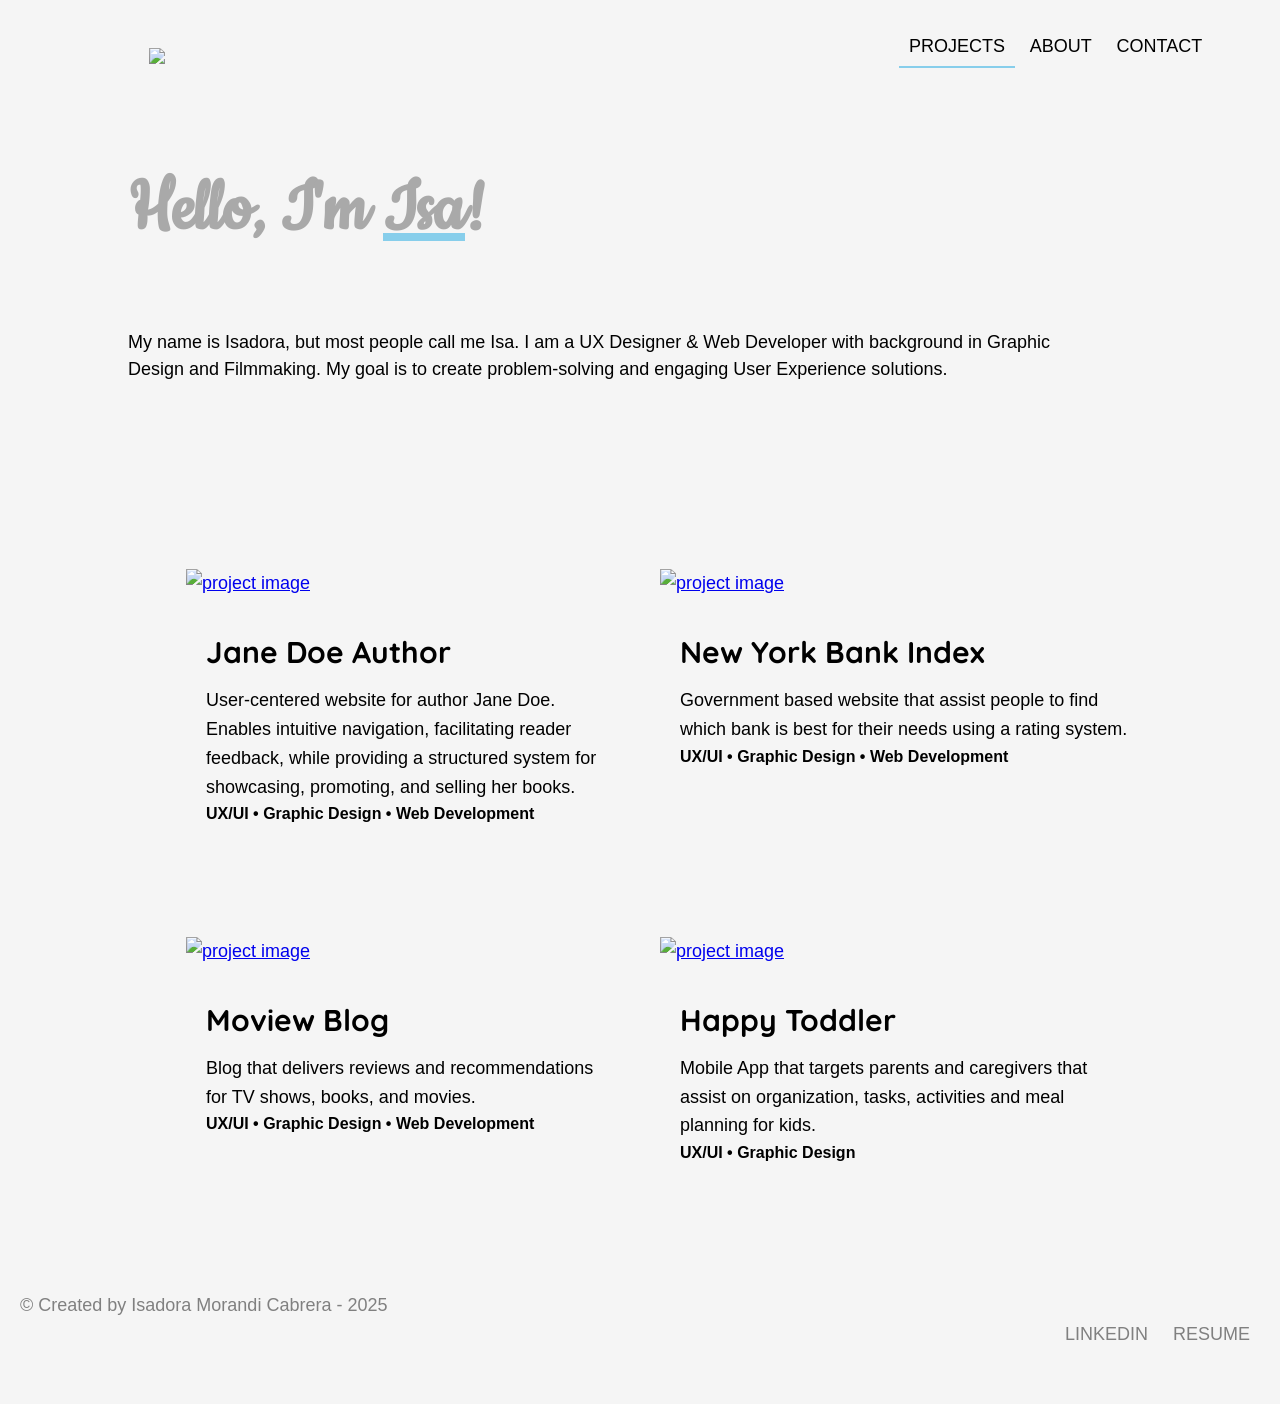
==== index.html @ ef55b1e5 "Add files via upload" ====
<!DOCTYPE html>
<html lang="en">

<head>
    <meta charset="utf-8">
    <meta http-equiv="X-UA-Compatible" content="IE=edge">
    <title>Isadora Morandi Cabrera</title>
    <meta name="description" content="Isadora Morandi Cabrera's portfolio">
    <meta name="viewport" content="width=device-width, initial-scale=1">
    <link rel="icon" type="image/ico" href="logo.ico">
    <link href="https://fonts.googleapis.com/css2?family=Cookie&display=swap" rel="stylesheet">
    <link href="https://fonts.googleapis.com/css2?family=Quicksand:wght@300..700&display=swap" rel="stylesheet">
    <link rel="stylesheet" href="style.css">
</head>

<body>
  <header>
    <nav>
        <div class="logo">
        <a href="index.html"><img src="logo.png">
        </div>

        <div class="navigation" id="nav-bar">
            <a href="index.html" class="active" id="desktop">PROJECTS</a>
            <a href="about.html" id="desktop">ABOUT</a>
            <a href="contact.html" id="desktop">CONTACT</a>
            <a href="#" class="menu-bar" onclick="showSidebar()"><svg xmlns="http://www.w3.org/2000/svg" height="24" viewBox="0 -960 960 960" width="24"><path d="M120-240v-80h720v80H120Zm0-200v-80h720v80H120Zm0-200v-80h720v80H120Z"/></svg></a>
        </div>

        <div class="sidebar" id="sidebar">
            <a href="#" onclick="hideSidebar()"><svg xmlns="http://www.w3.org/2000/svg" height="24" viewBox="0 -960 960 960" width="24"><path d="m256-200-56-56 224-224-224-224 56-56 224 224 224-224 56 56-224 224 224 224-56 56-224-224-224 224Z"/></svg></a>
            <a href="index.html">PROJECTS</a>
            <a href="about.html">ABOUT</a>
            <a href="contact.html">CONTACT</a>

        </div>
    </nav>

  </header>

  <div class="intro">
    <h1>Hello, I'm <span class="name-highlight">Isa</span>!</h1>
    <p>My name is Isadora, but most people call me Isa. I am a UX Designer & Web Developer with background in Graphic Design and Filmmaking. My goal is to create problem-solving and engaging User Experience solutions.
    <br>
  </div>

  <div class="projects">

    <div class="projects-1">
      <a href="jane-doe-case-study.html"><img src="task1.png" alt="project image" class="image"></a>
      <div class="text">
        <h2>Jane Doe Author</h2>
        <p>User-centered website for author Jane Doe. Enables intuitive navigation, facilitating
          reader feedback, while providing a structured system for showcasing, promoting, and selling her books.</p>
          <p style="font-size: 14px;"><b style="font-size: 16px;">UX/UI • Graphic Design • Web Development</b></p>

      </div>
    </div>
  
    <div class="projects-2">
      <a href="nybri-case-study.html"><img src="task2.png" alt="project image" class="image"></a>
      <div class="text">
        <h2>New York Bank Index</h2>
        <p>Government based website that assist people to find which bank is best for their needs using a rating system.</p>
          <p style="font-size: 14px;"><b style="font-size: 16px;">UX/UI • Graphic Design • Web Development</b></p>

      </div>
    </div>
  
    <div class="projects-3">
      <a href="moview-case-study.html"><img src="task3.png" alt="project image" class="image"></a>
      <div class="text">
        <h2>Moview Blog</h2>
        <p>Blog that delivers reviews and recommendations for TV shows, books, and movies.</p>
          <p style="font-size: 14px;"><b style="font-size: 16px;">UX/UI • Graphic Design • Web Development</b></p>
        </div>
    </div>
  
    <div class="projects-4">
      <a href="happy-toddler-case-study.html"><img src="task4.png" alt="project image" class="image"></a>
      <div class="text">
        <h2>Happy Toddler</h2>
        <p>Mobile App that targets parents and caregivers that assist on organization, tasks, activities and meal planning for kids.</p>
          <p style="font-size: 14px;"><b style="font-size: 16px;">UX/UI • Graphic Design </b></p>

      </div>
    </div>
  
  </div>
  
  <footer>

    <div class="copyright"> 
        <p>&copy; Created by Isadora Morandi Cabrera - 2025</p>
    </div>

    <div class="footer-links">
    <a href="https://www.linkedin.com/in/morandisa/" target="_blank">LinkedIn</a>
        <a href="ResumeIsadoraMCabrera.pdf" target="_blank">Resume</a>
    </div>
  </footer>
  </body>
  </html>
---- style.css ----
/* Begin Minimized Normalize Stylesheet */
img,legend{border:0}legend,td,th{padding:0}html{font-family:sans-serif;-ms-text-size-adjust:100%;-webkit-text-size-adjust:100%}body{margin:0}article,aside,details,figcaption,figure,footer,header,hgroup,main,menu,nav,section,summary{display:block}audio,canvas,progress,video{display:inline-block;vertical-align:baseline}audio:not([controls]){display:none;height:0}[hidden],template{display:none}a{background-color:transparent}a:active,a:hover{outline:0}abbr[title]{border-bottom:1px dotted}b,optgroup,strong{font-weight:700}dfn{font-style:italic}h1{font-size:2em;margin:.67em 0}mark{background:#ff0;color:#000}small{font-size:80%}sub,sup{font-size:75%;line-height:0;position:relative;vertical-align:baseline}sup{top:-.5em}sub{bottom:-.25em}svg:not(:root){overflow:hidden}figure{margin:1em 40px}hr{-moz-box-sizing:content-box;box-sizing:content-box;height:0}pre,textarea{overflow:auto}code,kbd,pre,samp{font-family:monospace,monospace;font-size:1em}button,input,optgroup,select,textarea{color:inherit;font:inherit;margin:0}button{overflow:visible}button,select{text-transform:none}button,html input[type=button],input[type=reset],input[type=submit]{-webkit-appearance:button;cursor:pointer}button[disabled],html input[disabled]{cursor:default}button::-moz-focus-inner,input::-moz-focus-inner{border:0;padding:0}input{line-height:normal}input[type=checkbox],input[type=radio]{box-sizing:border-box;padding:0}input[type=number]::-webkit-inner-spin-button,input[type=number]::-webkit-outer-spin-button{height:auto}input[type=search]{-webkit-appearance:textfield;-moz-box-sizing:content-box;-webkit-box-sizing:content-box;box-sizing:content-box}input[type=search]::-webkit-search-cancel-button,input[type=search]::-webkit-search-decoration{-webkit-appearance:none}fieldset{border:1px solid silver;margin:0 2px;padding:.35em .625em .75em}table{border-collapse:collapse;border-spacing:0}
/* End Minimized Normalize Stylesheet */
/* General Styles */
* {
    margin: 0;
    padding: 0;
    box-sizing: border-box;
    background-color: whitesmoke;
    font-family: Arial, Helvetica, sans-serif;
    font-size: 18px;
    line-height: 1.6;
}

/* nav style */
nav { 
    display: flex;
    padding: 1% 4%;
    justify-content: space-between;
    align-items: center;
}
.navigation{ 
    width: 28%;
    justify-content: space-between;

}
#desktop{
    padding: 3%;
    color: black;
    text-decoration: none;
}
.logo img{
    max-width: 110px;
    margin: 35px 0px 8px 98px;
}
.sidebar{
    position: fixed;
    top: 0;
    right: 0;
    height: 500px;
    width: 250px;
    z-index: 999;
    background-color: lightgray;
    color: black;
    box-shadow: -10px 0 10px black;
    display: none;
    flex-direction: column;

}

.sidebar a{
    padding: 10px;
    margin-left: 40px;
    }

.menu-bar{
    display: none;
}

.navigation .active{
    border-bottom: solid skyblue 2px;
    padding: 10px;

}

.navigation a:hover{
    background-color:transparent;
    padding: 10px;
    margin: 0;
    border: solid skyblue 1px;
    cursor: pointer;
}

/* Media queries for responsiveness */

@media only screen and (max-width: 1176px) {
    nav a{ 
        width: 10%;
        font-size: 18px;
}
    .title a{
        font-size: 18px
}
}
@media only screen and (max-width: 875px) {
    .title a{
        font-size: 16px;
    }

}
@media only screen and (max-width: 875px) {
    nav a{ 
        width: 5%;

}
}
@media only screen and (max-width: 800px) {
    .desktop{
        display: none;
    }
    .menu-bar{
        display: block;
    }

}

/* footer */

footer{
    padding: 20px;
    font-size: 18px;
    color: gray;
    margin: 5% auto;

}
.footer-links{
    float: right;
}
.footer-links a{
    align-items: center;
    text-decoration: none;
    padding: 10px;
    text-transform: uppercase;
    color: gray;

}
.footer-links a:hover{
    border: solid 1px skyblue;
}

/* separate content */
/* intro */

h1{
    font-size: 80px;
    font-family: cookie;
    color: darkgray;
}

.name-highlight{
    color: darkgray;
    text-decoration: underline;
    text-decoration-color: skyblue;
    font-size: 80px;
    font-family: cookie;
}

.span{
    color: skyblue;
}
.intro p{
    font-size: 18px;
    line-height: 1.5;
    margin-bottom: 20%;
}
.intro{
    margin: 10%;
    width: 73%;
}

/* Projects */

.projects{
    height: fit-content;
    overflow: hidden;
    display: grid;
    grid-template-columns: repeat(2, 1fr);
    gap: 40px; 
}

.projects-1 img, .projects-2 img, .projects-3 img, .projects-4 img{
    max-width: 500px;
}

.image {
    transition: transform 0.3s ease;

    
  }

.projects img{
    width: 600px;
    height: 350px;


} 
.projects-1:hover .image, .projects-2:hover .image, .projects-3:hover .image, .projects-4:hover .image{
    transform: scale(0.8); 
  }

.projects-1, .projects-3{
    margin-left: 30%;
    margin-bottom: 50px;
    
}

.text{
    text-align: left;
    margin-top: 10px;
    padding: 20px;
    line-height: 1.6;

}
.text h2{
    font-size: 30px;
    font: bold;
    color:black ;
    font-family: Quicksand;
    margin-bottom: 10px;
}

.projects-2, .projects-4{
    margin-right: 20%;
}

/* about */

.quote{
    margin-top: 80px;
    margin-left: 180PX;
}

.quote p, .quote span{
    font-family: Quicksand;

}

.quote span{
    color: skyblue;
}

.about{
    display: flex;
    flex-direction: row;

}
.photo img{
    max-width: 300px;
    border: 2px solid skyblue;
    margin-left: 180px; 
    margin-top: 100px;
}

.intro {
    margin-top: 30px;
    font-family: cookie;
    font-size: 20px;
    margin-bottom: 30px;
}

.skills {
    margin-top: 50px;
    margin-bottom: 15%;
    line-height: 1.8;
    display: flex;
    gap: 80px; 
    justify-content: center;    
    text-align: center;

}

.skills h3 {
    color: skyblue;
    font-family: Quicksand;
    font-size: 28px;
}

.skills p {
    font-size: 18px;

}


/* Contact */

.contact{
    align-items: center;
    justify-content: center;
    margin: auto;
    padding: 1em;
    width: 80%;
}

.text-form {
    font-family: cookie;

}

form{
    display: flex;
    flex-direction: column;
    margin: 3% auto;
    width: 70%;
    
}

.input-group > input {
    width: 100%;
}

.input-group #fname{
    margin-right: 20px;
}

label{
    margin: 20px 10px 10px 10px;
    font-size: 18px;
}
input, textarea{
    padding: 15px;
    border: solid 1px skyblue;

}
.contact-form{
    margin-top: 5%;
}

.required{
    color: gray;
    margin-left: 5px;
    font-size: 14px;
}
button{
    padding: 15px;
    width: 20%;
    border: 2px solid skyblue;
    border-radius: 10px;
    justify-content: center;
    align-items: center;
    margin: 10px 80%;
    text-transform: uppercase;
    font-family: Quicksand;

}

button:hover{
    background-color: skyblue;

}

/* project pages */
/*project 1*/

.title-project{
    margin-left: 10%;
}
.title-project p{
    margin-top: -40px;
    text-transform: uppercase;
    font-family: Quicksand;
}
.poster{
    width: fit-content;
    justify-content: center;
    align-items: c;
    margin: auto;
}
.poster img{
    max-width: 1000px;
    margin-top: 5%;
}

.overview, .background{
    margin-left: 10%;
    margin-top: 20px;
    width: 60%;
}
h2{
    color: skyblue;
    margin-bottom: 5px;
    font-family: Quicksand;
    
}

.meta-row {
    display: flex;
    gap: 4px;               
    align-items: flex-start; 
    margin-bottom: 8px;      
  }
  
  .overview-title {
    width: 55px;           
    color: skyblue;
    font-weight: 600;
    margin: 0;
  }
  
  .response {
    margin: 0;
    line-height: 1.8;
  }
  

.page{
    margin-left: 0;
    margin-top: 20px;
    color: black;
    background-color: transparent;
    border: solid 2px skyblue;
    width: 20%;
    padding: 10px;
}
.page:hover{
    background-color: skyblue;
}

.research{
    text-align: center;
    justify-content: center;
    align-items: center;
    margin-top: 5%;
}

.right{
    width: 50%;
    margin-left: 40%;
    align-items: end;
    justify-content: end;
    text-align:right;
    margin-right: 10%;
}

.left{
    width: 50%;
    margin-left: 10%;

}

.left h2, .right h2{
    margin-bottom: 20px;
}

img{
    max-width: 80%;
}

.wireframes h2{
    margin-left: 50%;
    margin-top: 2.5%;
}
.wireframe img{
    margin-left: 20%;
    max-width: 60%;
    margin-bottom: 2.5%;
}



#back-to-top-btn {
    display: none;
    position: fixed;
    bottom: 120px; 
    left: 320px; 
    width: 80px;
    height: 80px;
    z-index: 99; 
    background-color: lightgray; 
    color: black; 
    border: solid 1px skyblue;
    border-radius: 50%;
    padding: 5px; 
    cursor: pointer; 
    transition: opacity 0.3s; 
}

#back-to-top-btn:hover {
    border: solid 1px dimgray; 
}
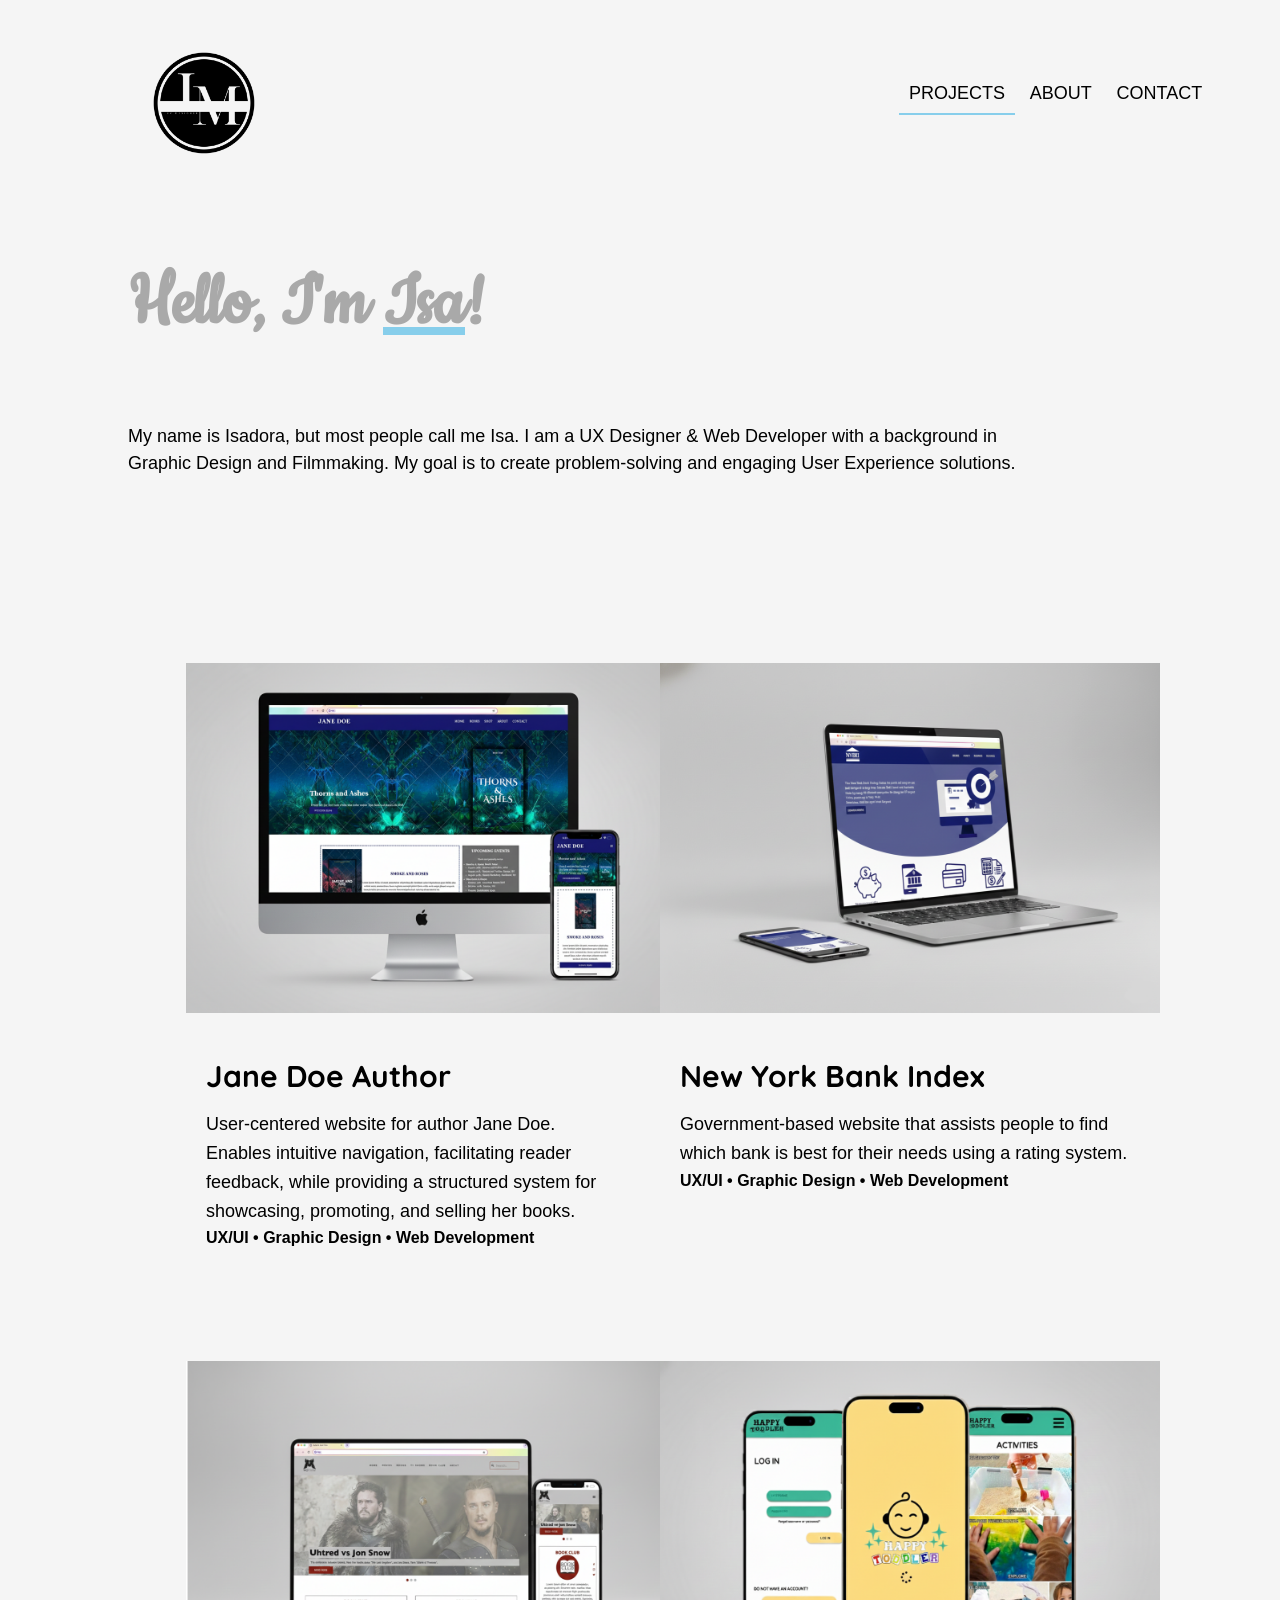
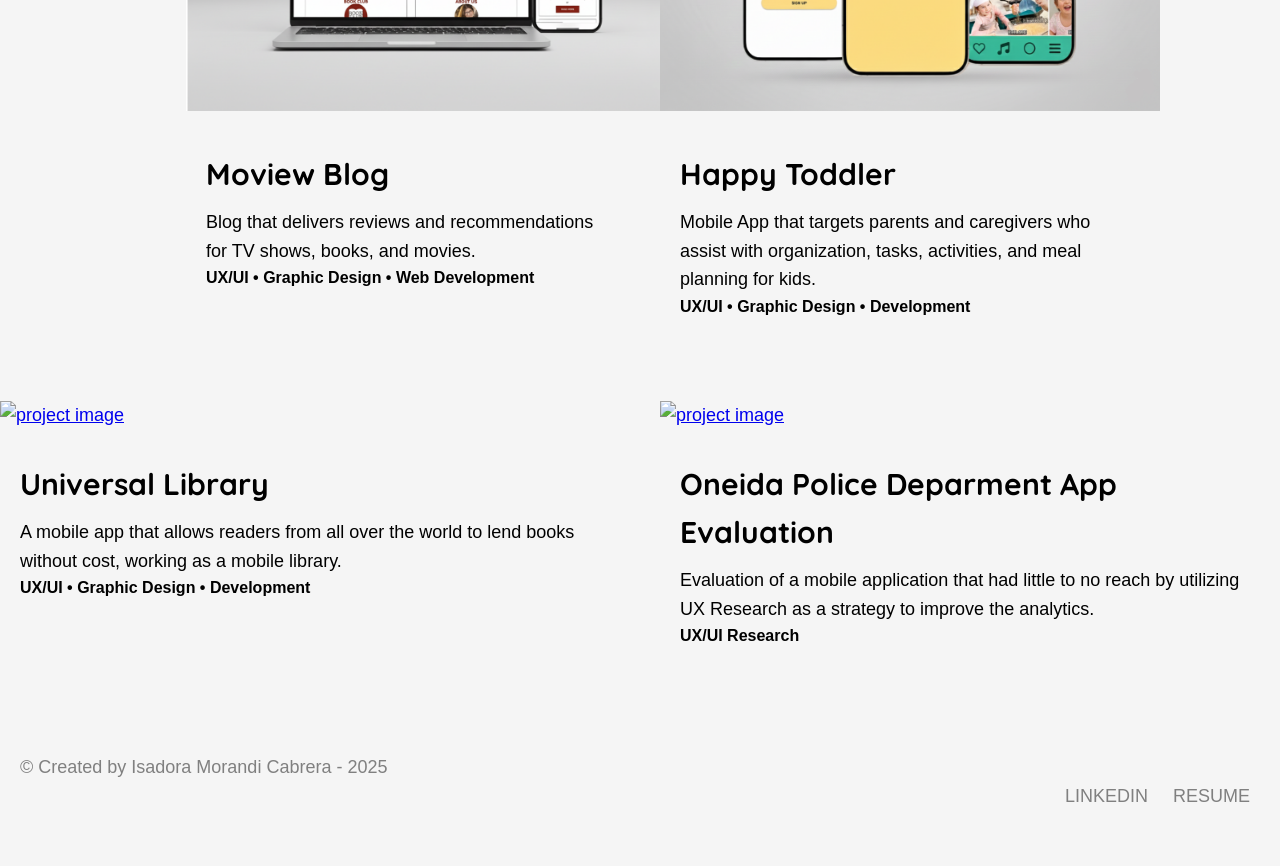
==== commit 26bcf56d: "Update index.html" ====
--- a/index.html
+++ b/index.html
@@ -40,7 +40,7 @@
 
   <div class="intro">
     <h1>Hello, I'm <span class="name-highlight">Isa</span>!</h1>
-    <p>My name is Isadora, but most people call me Isa. I am a UX Designer & Web Developer with background in Graphic Design and Filmmaking. My goal is to create problem-solving and engaging User Experience solutions.
+    <p>My name is Isadora, but most people call me Isa. I am a UX Designer & Web Developer with a background in Graphic Design and Filmmaking. My goal is to create problem-solving and engaging User Experience solutions.
     <br>
   </div>
 
@@ -61,7 +61,7 @@
       <a href="nybri-case-study.html"><img src="task2.png" alt="project image" class="image"></a>
       <div class="text">
         <h2>New York Bank Index</h2>
-        <p>Government based website that assist people to find which bank is best for their needs using a rating system.</p>
+        <p> Government-based website that assists people to find which bank is best for their needs using a rating system.</p>
           <p style="font-size: 14px;"><b style="font-size: 16px;">UX/UI • Graphic Design • Web Development</b></p>
 
       </div>
@@ -80,8 +80,28 @@
       <a href="happy-toddler-case-study.html"><img src="task4.png" alt="project image" class="image"></a>
       <div class="text">
         <h2>Happy Toddler</h2>
-        <p>Mobile App that targets parents and caregivers that assist on organization, tasks, activities and meal planning for kids.</p>
-          <p style="font-size: 14px;"><b style="font-size: 16px;">UX/UI • Graphic Design </b></p>
+        <p>Mobile App that targets parents and caregivers who assist with organization, tasks, activities, and meal planning for kids.</p>
+          <p style="font-size: 14px;"><b style="font-size: 16px;">UX/UI • Graphic Design • Development </b></p>
+
+      </div>
+    </div>
+
+          <div class="projects-5">
+      <a href="universal-library-case-study.html"><img src="task5.png" alt="project image" class="image"></a>
+      <div class="text">
+        <h2>Universal Library</h2>
+        <p> A mobile app that allows readers from all over the world to lend books without cost, working as a mobile library.</p>
+          <p style="font-size: 14px;"><b style="font-size: 16px;">UX/UI • Graphic Design • Development </b></p>
+
+      </div>
+    </div>
+
+          <div class="projects-6">
+      <a href="oneida-case-study.html"><img src="task6.png" alt="project image" class="image"></a>
+      <div class="text">
+        <h2>Oneida Police Deparment App Evaluation</h2>
+        <p>Evaluation of a mobile application that had little to no reach by utilizing UX Research as a strategy to improve the analytics.</p>
+          <p style="font-size: 14px;"><b style="font-size: 16px;">UX/UI Research</b></p>
 
       </div>
     </div>
@@ -100,4 +120,4 @@
     </div>
   </footer>
   </body>
-  </html>+  </html>
--- a/style.css
+++ b/style.css
@@ -336,6 +336,14 @@
 button:hover{
     background-color: skyblue;
 
+}
+
+#thank-you-message {
+  display: none;
+}
+
+#thank-you-message.show {
+  display: block;
 }
 
 /* project pages */
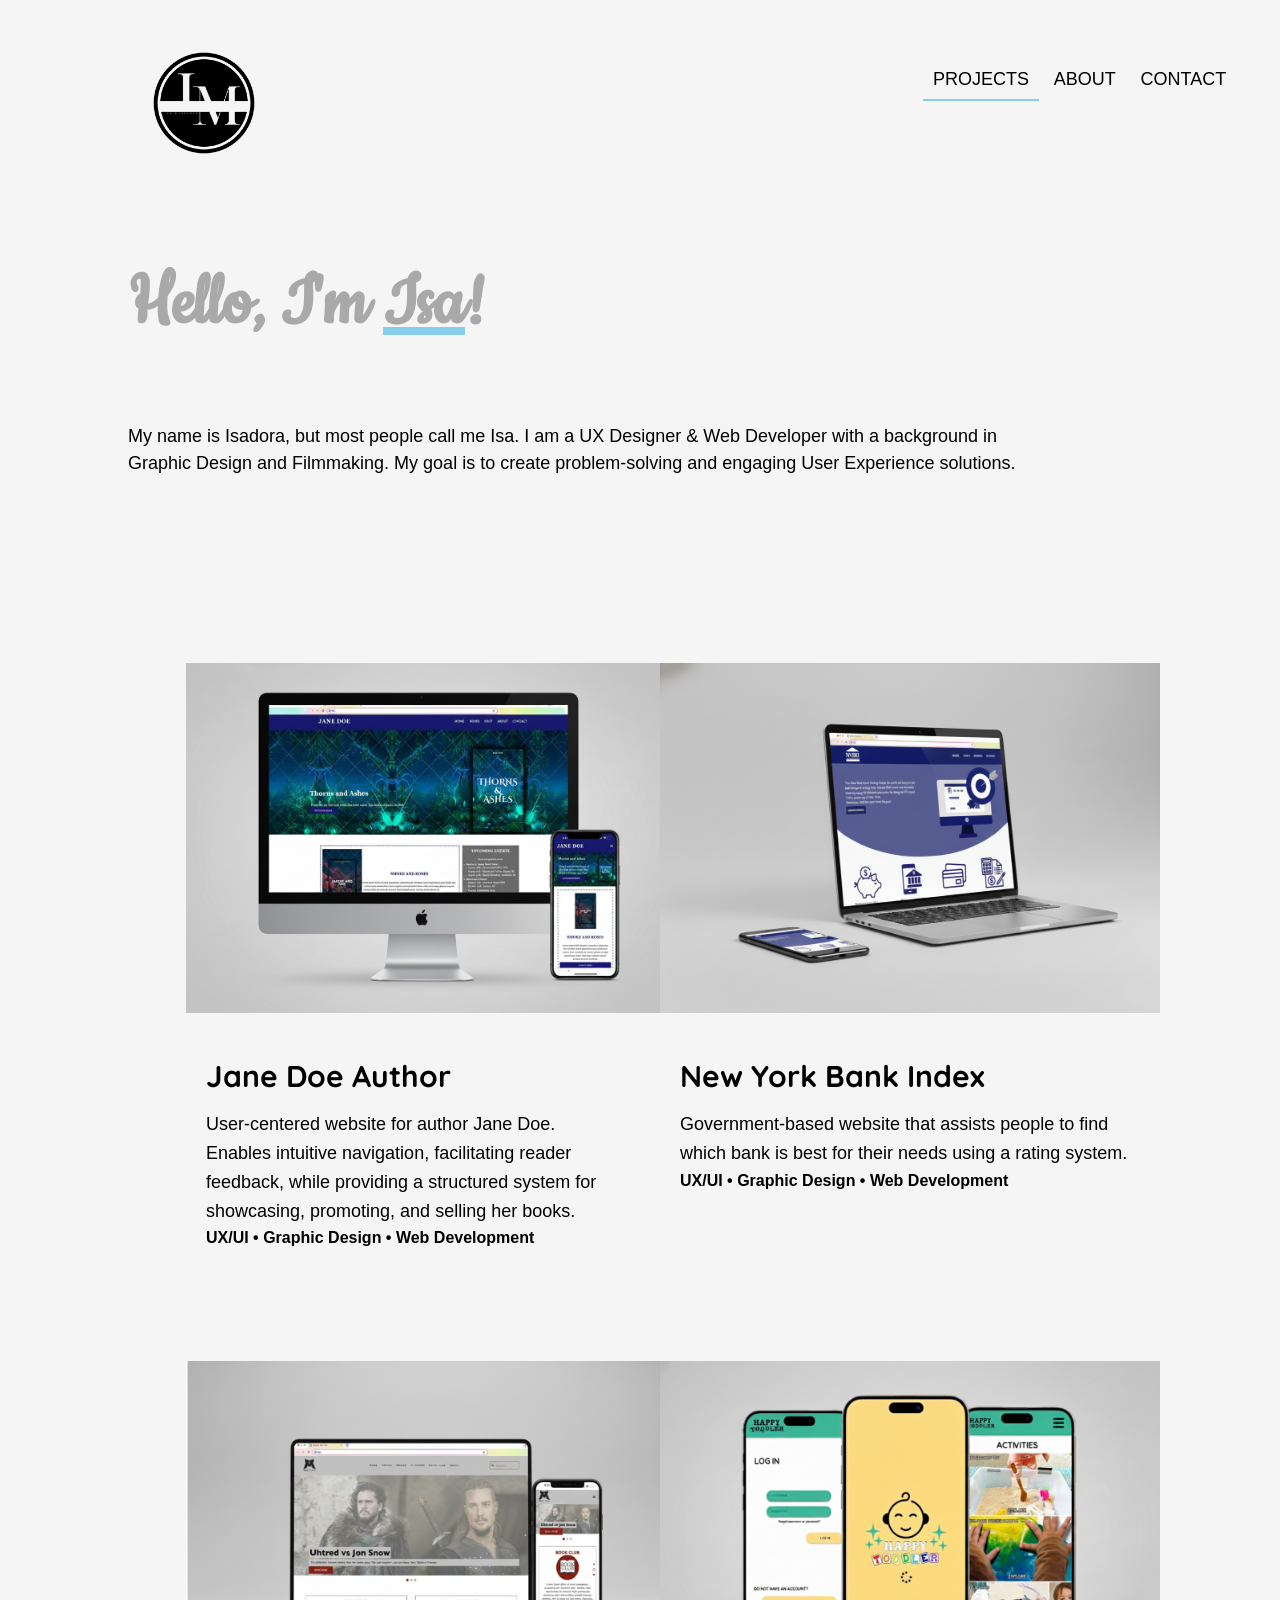
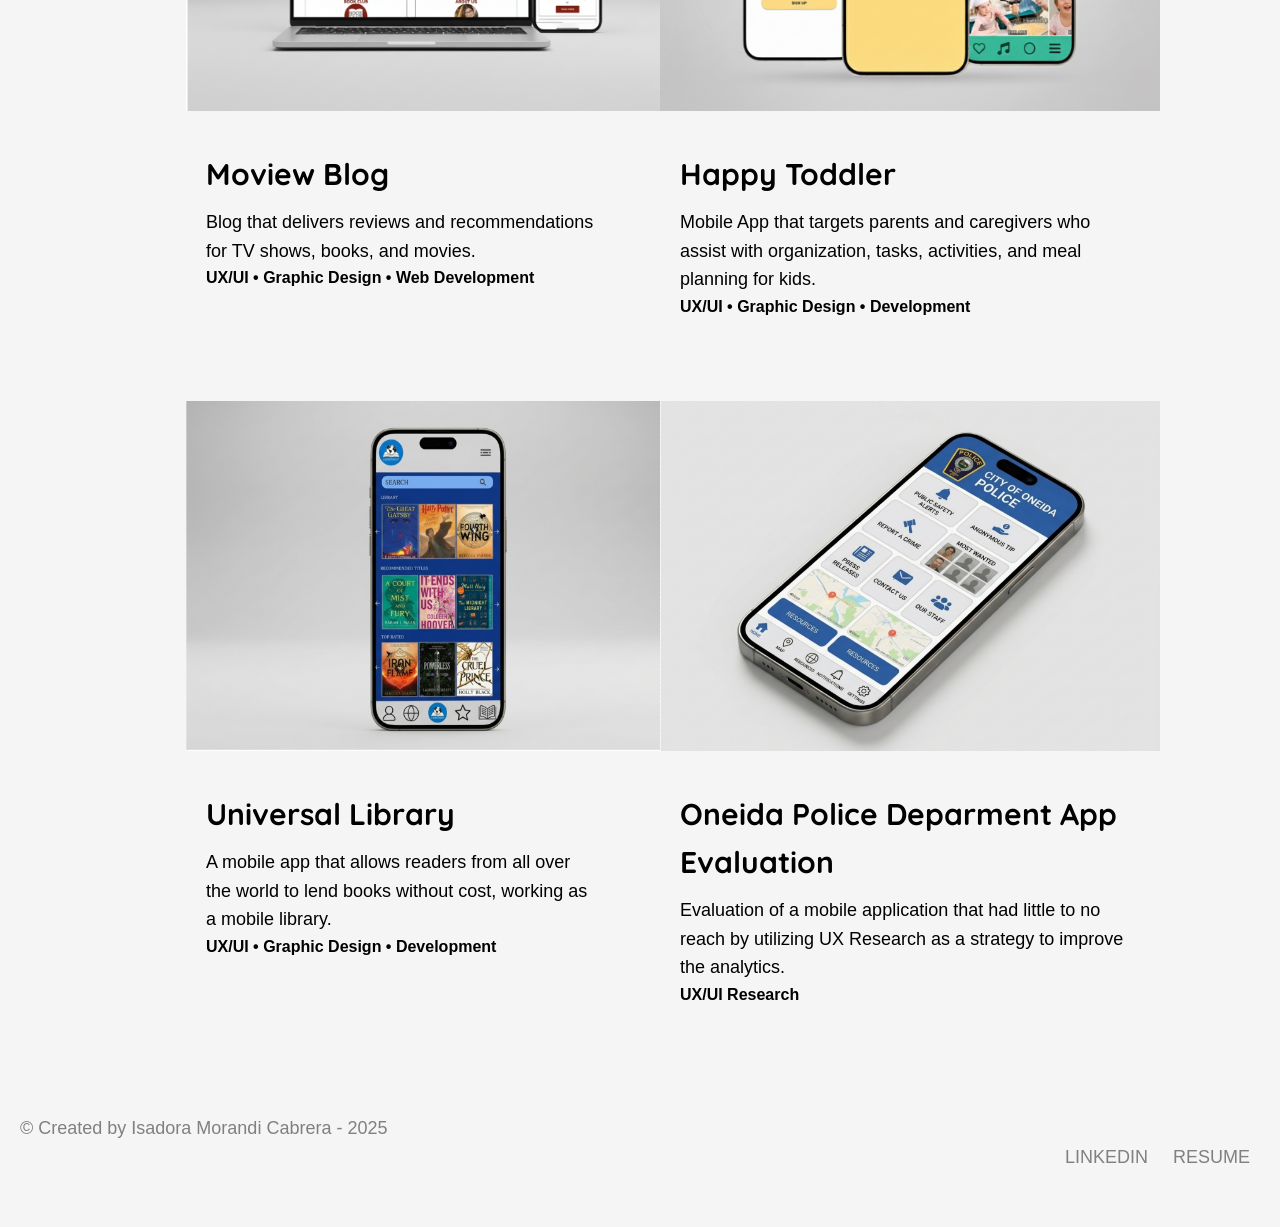
==== commit 1d6588a0: "Update index.html" ====
--- a/index.html
+++ b/index.html
@@ -119,5 +119,8 @@
         <a href="ResumeIsadoraMCabrera.pdf" target="_blank">Resume</a>
     </div>
   </footer>
+    <script src="javascript.js">
+    
+</script>
   </body>
   </html>
--- a/style.css
+++ b/style.css
@@ -33,19 +33,18 @@
     max-width: 110px;
     margin: 35px 0px 8px 98px;
 }
-.sidebar{
+.sidebar {
     position: fixed;
     top: 0;
-    right: 0;
-    height: 500px;
+    right: -300px; /* hidden off screen */
+    height: 100vh;
     width: 250px;
-    z-index: 999;
     background-color: lightgray;
-    color: black;
-    box-shadow: -10px 0 10px black;
-    display: none;
+    box-shadow: -10px 0 20px rgba(0,0,0,0.2);
+    display: flex;
     flex-direction: column;
-
+    transition: right 0.3s ease;
+    padding-top: 20px;
 }
 
 .sidebar a{
@@ -70,6 +69,25 @@
     border: solid skyblue 1px;
     cursor: pointer;
 }
+.navigation a {
+    position: relative;
+    padding: 8px 12px;
+}
+
+.navigation a::after {
+    content: "";
+    position: absolute;
+    left: 0;
+    bottom: 0;
+    width: 0%;
+    height: 2px;
+    background: skyblue;
+    transition: width 0.3s ease;
+}
+
+.navigation a:hover::after {
+    width: 100%;
+}
 
 /* Media queries for responsiveness */
 
@@ -102,6 +120,20 @@
         display: block;
     }
 
+}
+@media (max-width: 800px) {
+    .projects {
+        gap: 25px;
+    }
+
+    .text {
+        padding: 10px;
+    }
+
+    .sidebar a {
+        font-size: 20px;
+        padding: 15px;
+    }
 }
 
 /* footer */
@@ -166,9 +198,25 @@
     display: grid;
     grid-template-columns: repeat(2, 1fr);
     gap: 40px; 
-}
-
-.projects-1 img, .projects-2 img, .projects-3 img, .projects-4 img{
+
+}
+.projects > div {
+    transition: transform 0.3s ease, box-shadow 0.3s ease;
+    border-radius: 12px;
+}
+
+.projects > div:hover {
+    transform: translateY(-8px);
+    box-shadow: 0 15px 30px rgba(0,0,0,0.1);
+}
+.image {
+    transition: transform 0.4s ease;
+}
+
+.projects > div:hover .image {
+    transform: scale(1.05);
+}
+.projects-1 img, .projects-2 img, .projects-3 img, .projects-4 img, .projects-5 img, .projects-6 img{
     max-width: 500px;
 }
 
@@ -184,11 +232,11 @@
 
 
 } 
-.projects-1:hover .image, .projects-2:hover .image, .projects-3:hover .image, .projects-4:hover .image{
+.projects-1:hover .image, .projects-2:hover .image, .projects-3:hover .image, .projects-4:hover .image, .projects-5:hover .image, .projects-6:hover .image{
     transform: scale(0.8); 
   }
 
-.projects-1, .projects-3{
+.projects-1, .projects-3, .projects-5{
     margin-left: 30%;
     margin-bottom: 50px;
     
@@ -209,8 +257,44 @@
     margin-bottom: 10px;
 }
 
-.projects-2, .projects-4{
+.projects-2, .projects-4, .projects-6{
     margin-right: 20%;
+}
+
+.projects > div {
+    opacity: 0;
+    transform: translateY(30px);
+    animation: fadeInUp 0.8s ease forwards;
+}
+
+.projects > div:nth-child(1) { animation-delay: 0.1s; }
+.projects > div:nth-child(2) { animation-delay: 0.2s; }
+.projects > div:nth-child(3) { animation-delay: 0.3s; }
+.projects > div:nth-child(4) { animation-delay: 0.4s; }
+.projects > div:nth-child(5) { animation-delay: 0.5s; }
+.projects > div:nth-child(6) { animation-delay: 0.6s; }
+
+@keyframes fadeInUp {
+    to {
+        opacity: 1;
+        transform: translateY(0);
+    }
+}
+
+.text h2 {
+    transition: color 0.3s ease;
+}
+
+.projects > div:hover .text h2 {
+    color: skyblue;
+}
+
+a {
+    transition: all 0.2s ease;
+}
+
+a:hover {
+    opacity: 0.8;
 }
 
 /* about */
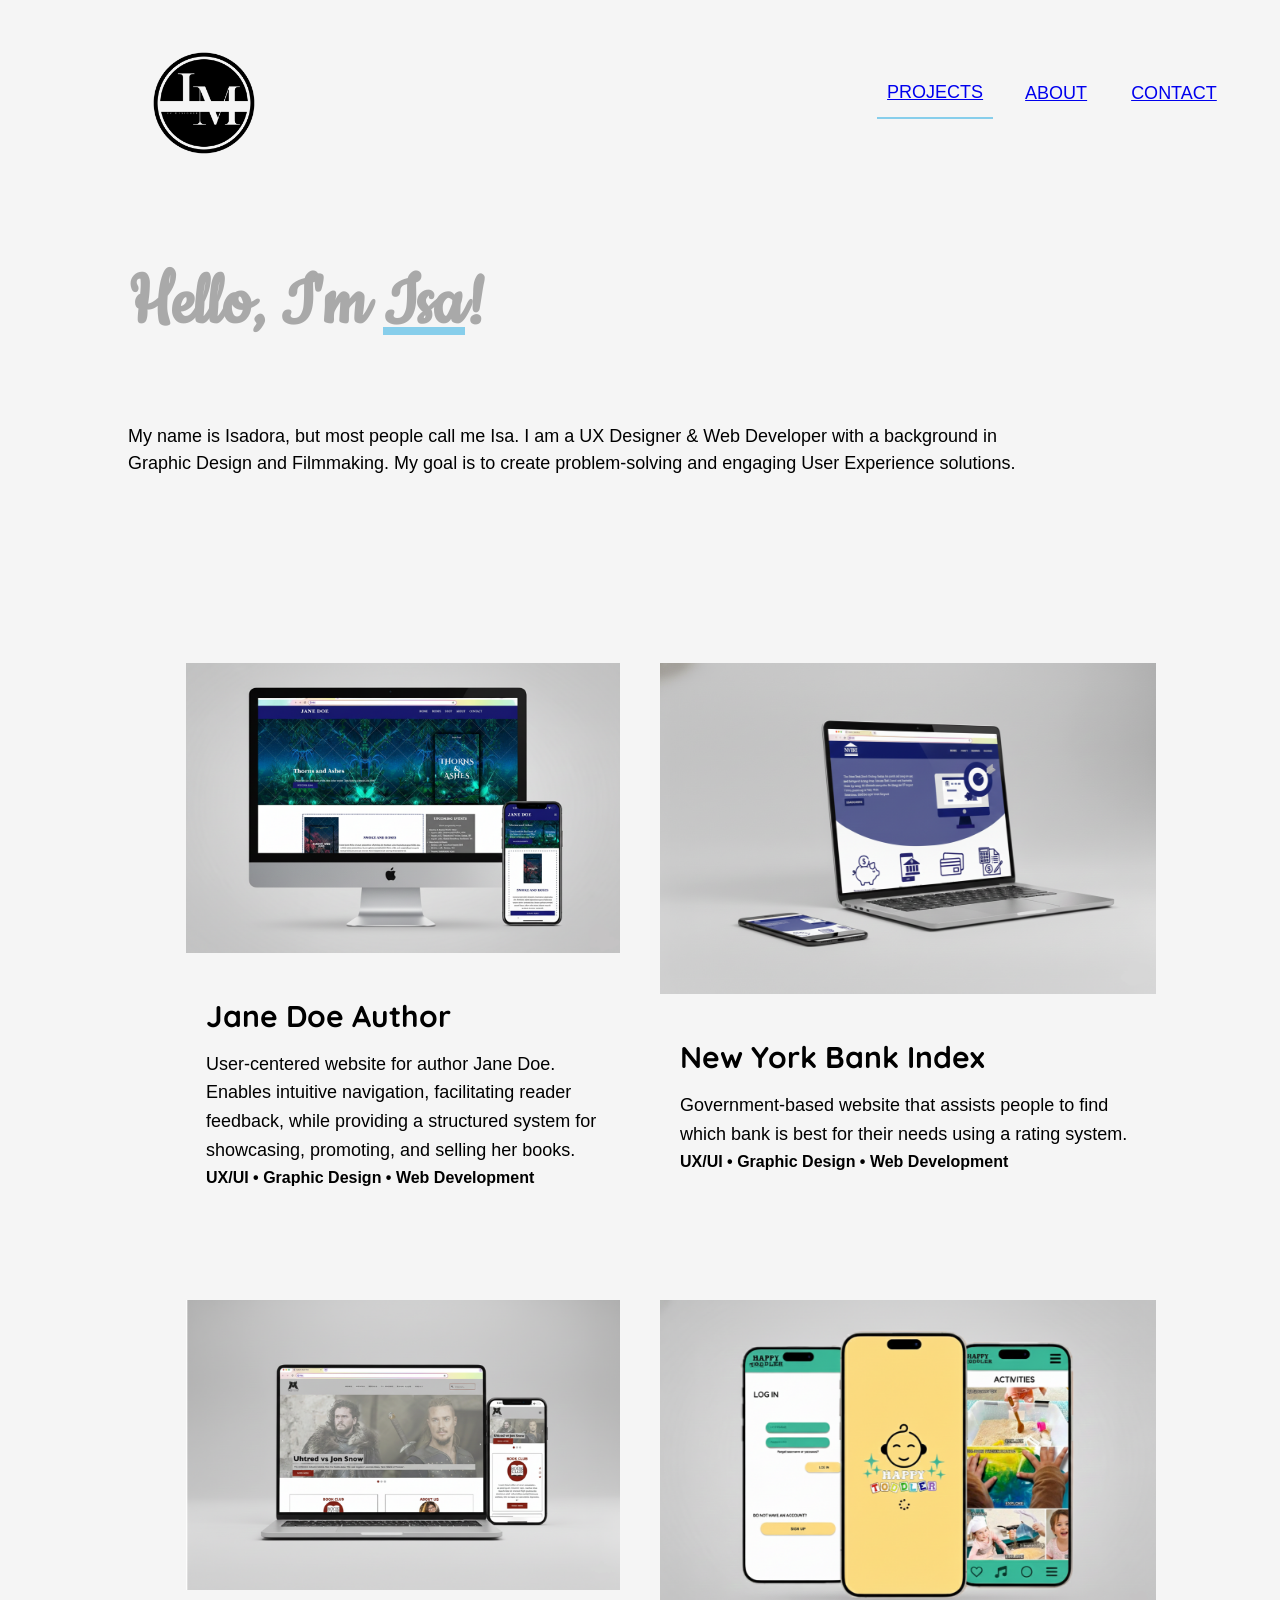
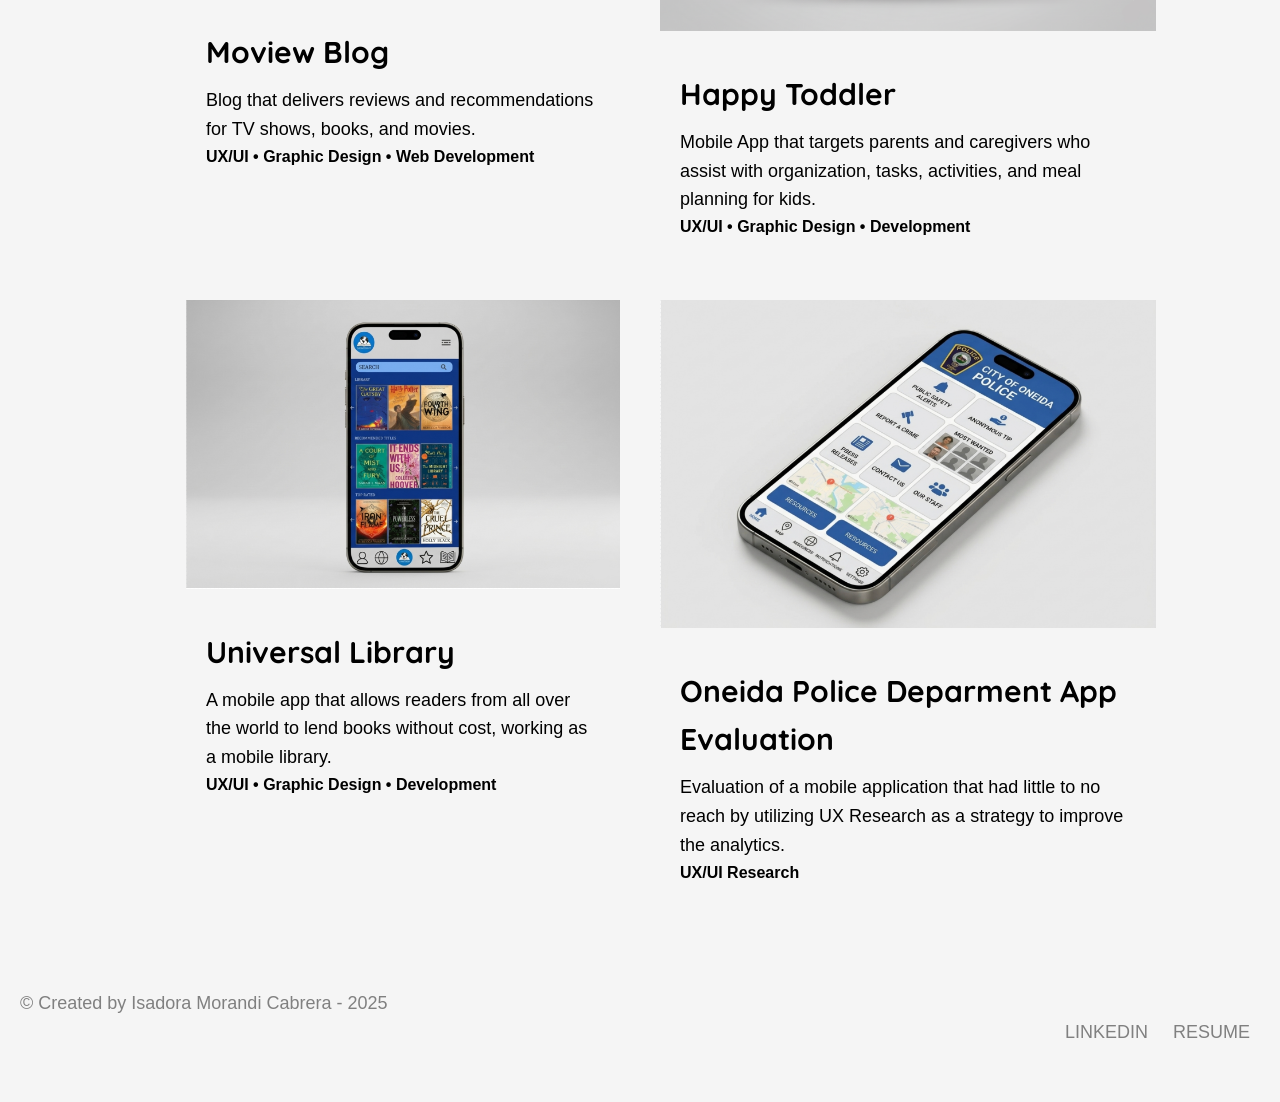
==== commit 4490072f: "Update index.html" ====
--- a/index.html
+++ b/index.html
@@ -21,9 +21,9 @@
         </div>
 
         <div class="navigation" id="nav-bar">
-            <a href="index.html" class="active" id="desktop">PROJECTS</a>
-            <a href="about.html" id="desktop">ABOUT</a>
-            <a href="contact.html" id="desktop">CONTACT</a>
+            <a href="index.html" class="active" class="desktop">PROJECTS</a>
+            <a href="about.html" class="desktop">ABOUT</a>
+            <a href="contact.html" class="desktop">CONTACT</a>
             <a href="#" class="menu-bar" onclick="showSidebar()"><svg xmlns="http://www.w3.org/2000/svg" height="24" viewBox="0 -960 960 960" width="24"><path d="M120-240v-80h720v80H120Zm0-200v-80h720v80H120Zm0-200v-80h720v80H120Z"/></svg></a>
         </div>
 
--- a/style.css
+++ b/style.css
@@ -19,16 +19,22 @@
     justify-content: space-between;
     align-items: center;
 }
-.navigation{ 
-    width: 28%;
-    justify-content: space-between;
-
-}
-#desktop{
-    padding: 3%;
-    color: black;
-    text-decoration: none;
-}
+.navigation {
+    display: flex;
+    align-items: center;
+    gap: 20px;
+}
+
+.desktop {
+    display: block;
+}
+
+.menu-bar {
+    display: none;
+    font-size: 28px;
+    cursor: pointer;
+}
+
 .logo img{
     max-width: 110px;
     margin: 35px 0px 8px 98px;
@@ -36,21 +42,22 @@
 .sidebar {
     position: fixed;
     top: 0;
-    right: -300px; /* hidden off screen */
+    right: -250px; /* hidden */
+    width: 250px;
     height: 100vh;
-    width: 250px;
     background-color: lightgray;
-    box-shadow: -10px 0 20px rgba(0,0,0,0.2);
     display: flex;
     flex-direction: column;
+    padding-top: 20px;
     transition: right 0.3s ease;
-    padding-top: 20px;
-}
-
-.sidebar a{
-    padding: 10px;
-    margin-left: 40px;
-    }
+    z-index: 1000;
+}
+
+.sidebar a {
+    padding: 15px 20px;
+    text-decoration: none;
+    color: black;
+}
 
 .menu-bar{
     display: none;
@@ -100,6 +107,11 @@
         font-size: 18px
 }
 }
+@media (max-width: 900px) {
+    .projects {
+        grid-template-columns: 1fr;
+    }
+}
 @media only screen and (max-width: 875px) {
     .title a{
         font-size: 16px;
@@ -200,15 +212,7 @@
     gap: 40px; 
 
 }
-.projects > div {
-    transition: transform 0.3s ease, box-shadow 0.3s ease;
-    border-radius: 12px;
-}
-
-.projects > div:hover {
-    transform: translateY(-8px);
-    box-shadow: 0 15px 30px rgba(0,0,0,0.1);
-}
+
 .image {
     transition: transform 0.4s ease;
 }
@@ -226,12 +230,11 @@
     
   }
 
-.projects img{
-    width: 600px;
-    height: 350px;
-
-
-} 
+.projects img {
+    width: 100%;
+    height: auto;
+}
+
 .projects-1:hover .image, .projects-2:hover .image, .projects-3:hover .image, .projects-4:hover .image, .projects-5:hover .image, .projects-6:hover .image{
     transform: scale(0.8); 
   }
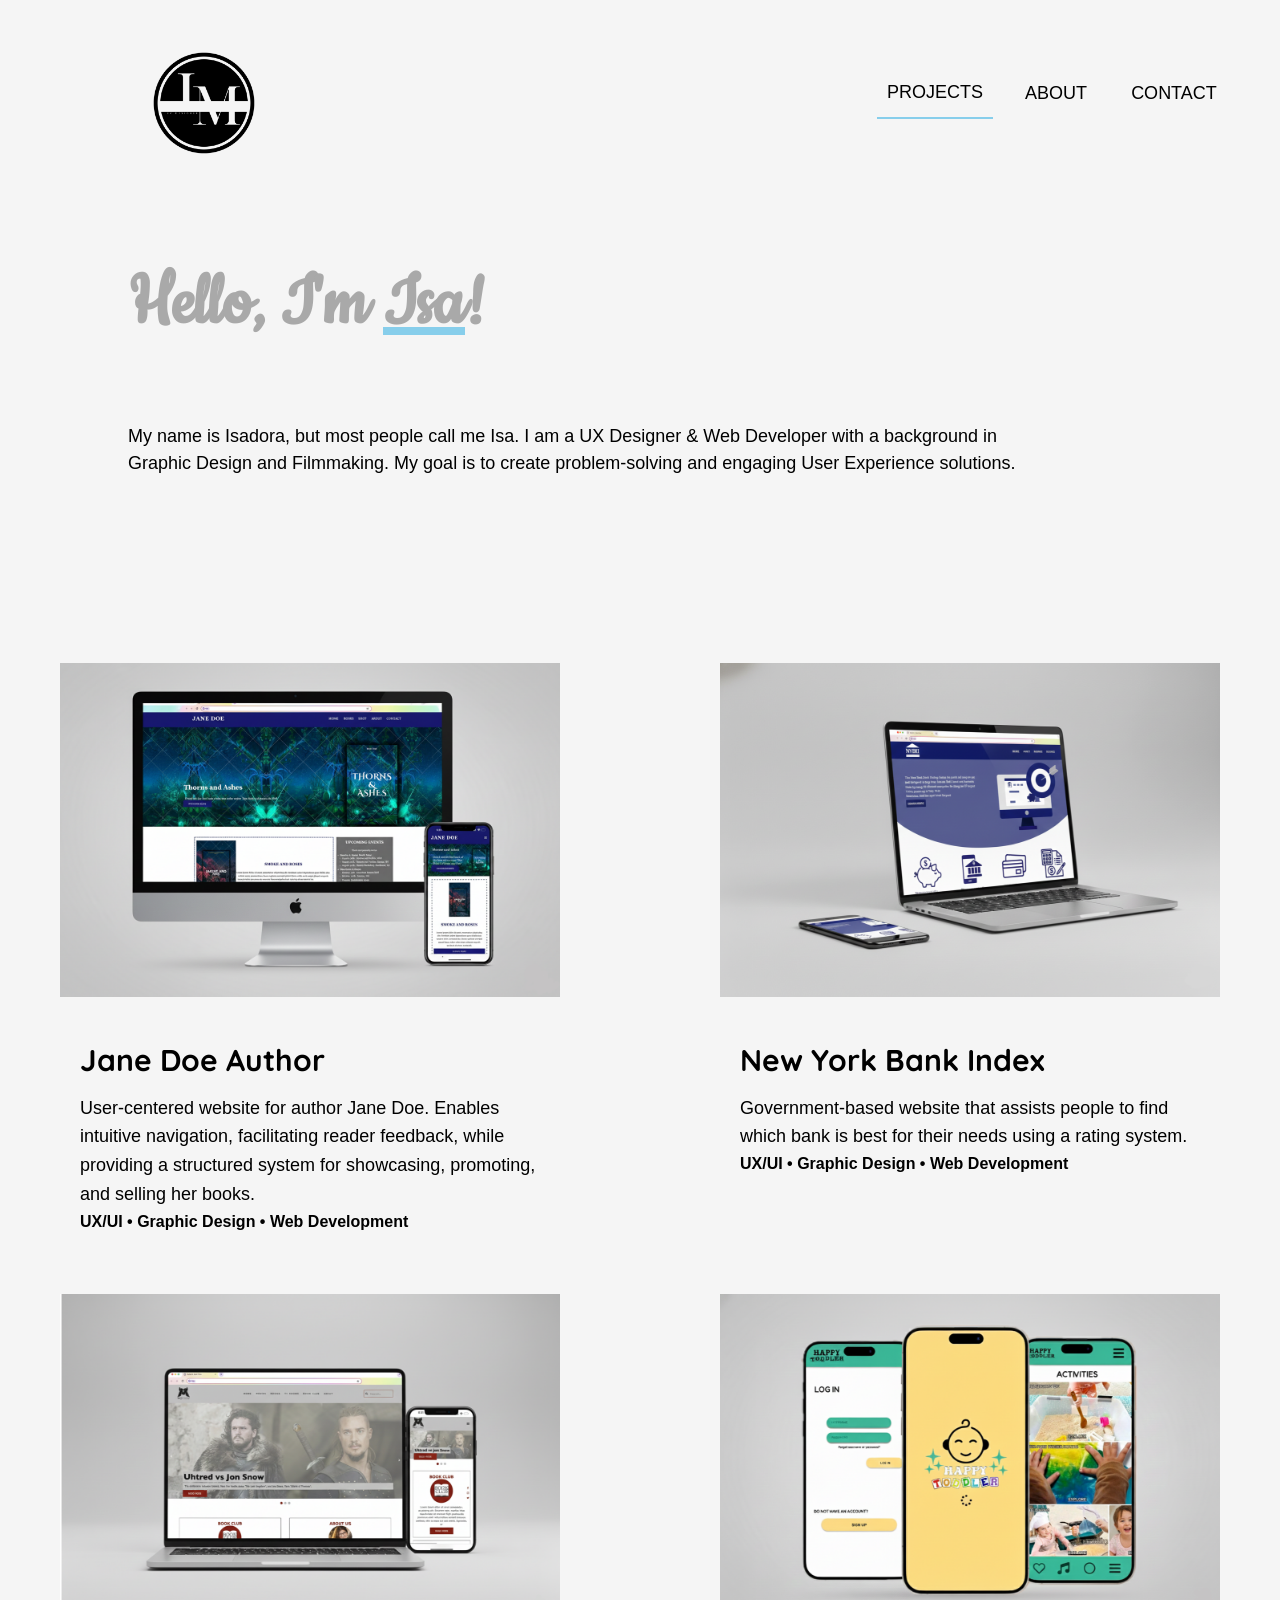
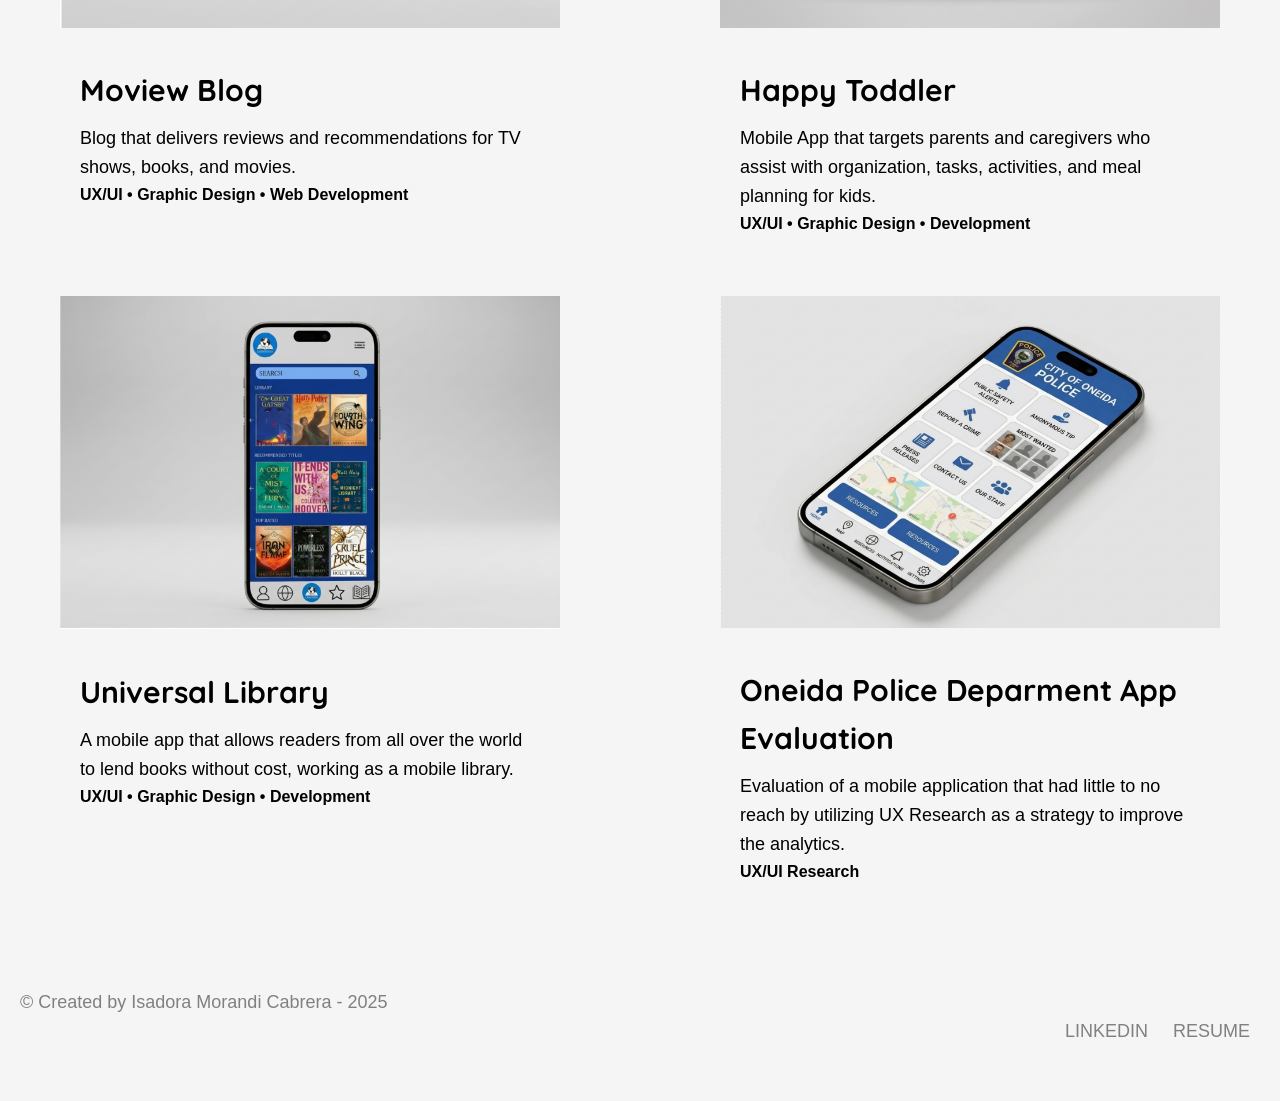
==== commit ca2eaeaf: "Update index.html" ====
--- a/index.html
+++ b/index.html
@@ -21,7 +21,7 @@
         </div>
 
         <div class="navigation" id="nav-bar">
-            <a href="index.html" class="active" class="desktop">PROJECTS</a>
+            <a href="index.html" class="desktop active">PROJECTS</a>
             <a href="about.html" class="desktop">ABOUT</a>
             <a href="contact.html" class="desktop">CONTACT</a>
             <a href="#" class="menu-bar" onclick="showSidebar()"><svg xmlns="http://www.w3.org/2000/svg" height="24" viewBox="0 -960 960 960" width="24"><path d="M120-240v-80h720v80H120Zm0-200v-80h720v80H120Zm0-200v-80h720v80H120Z"/></svg></a>
--- a/style.css
+++ b/style.css
@@ -25,8 +25,25 @@
     gap: 20px;
 }
 
+a {
+    text-decoration: none;
+    color: black;
+}
+
+a:visited {
+    color: black;
+}
+
+a:active {
+    color: black;
+}
+
+.navigation a:hover {
+    border-bottom: 2px solid skyblue;
+}
+
 .desktop {
-    display: block;
+    display: inline-block;
 }
 
 .menu-bar {
@@ -124,14 +141,14 @@
 
 }
 }
-@media only screen and (max-width: 800px) {
-    .desktop{
-        display: none;
-    }
-    .menu-bar{
+@media (max-width: 800px) {
+    .desktop {
+        display: none !important;
+    }
+
+    .menu-bar {
         display: block;
     }
-
 }
 @media (max-width: 800px) {
     .projects {
@@ -239,11 +256,6 @@
     transform: scale(0.8); 
   }
 
-.projects-1, .projects-3, .projects-5{
-    margin-left: 30%;
-    margin-bottom: 50px;
-    
-}
 
 .text{
     text-align: left;
@@ -260,14 +272,13 @@
     margin-bottom: 10px;
 }
 
-.projects-2, .projects-4, .projects-6{
-    margin-right: 20%;
-}
 
 .projects > div {
     opacity: 0;
     transform: translateY(30px);
     animation: fadeInUp 0.8s ease forwards;
+    margin: 0 auto;
+    max-width: 500px;
 }
 
 .projects > div:nth-child(1) { animation-delay: 0.1s; }
@@ -298,6 +309,12 @@
 
 a:hover {
     opacity: 0.8;
+}
+
+@media (max-width: 900px) {
+    .projects {
+        gap: 30px;
+    }
 }
 
 /* about */
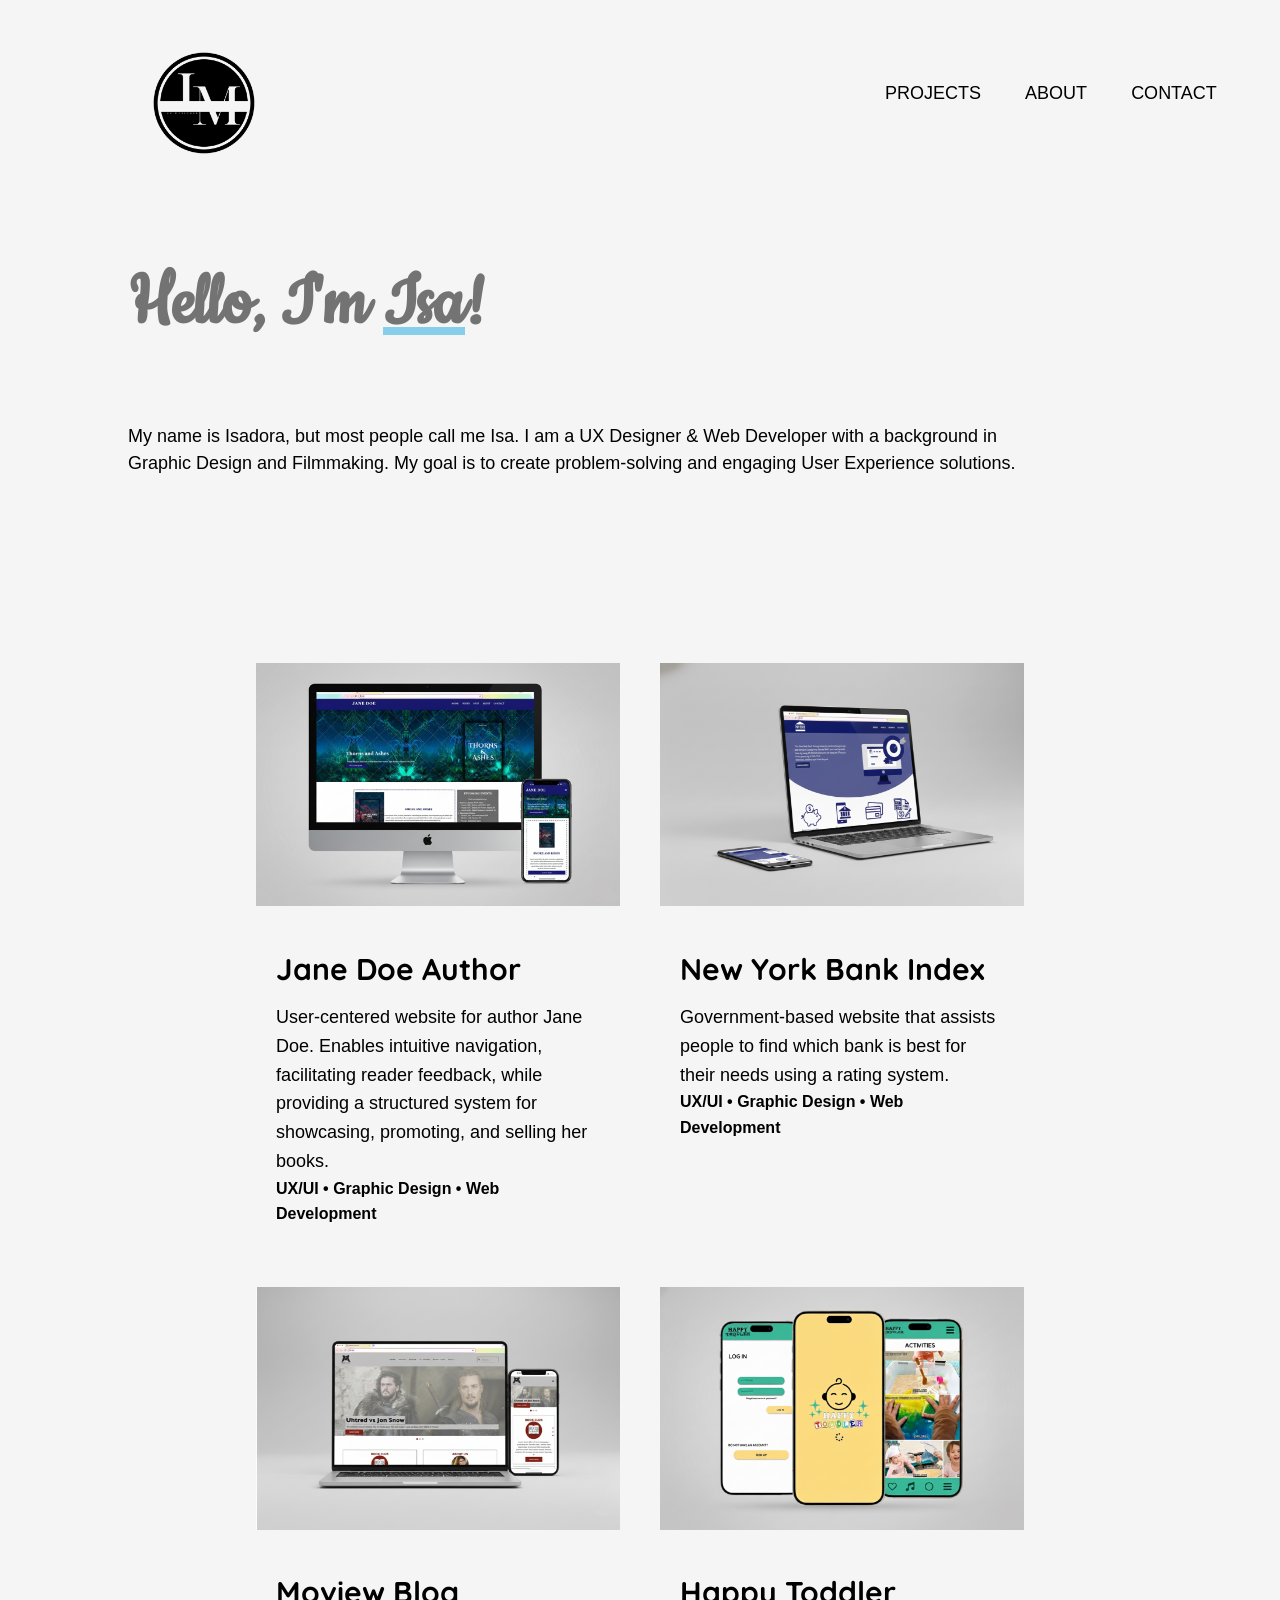
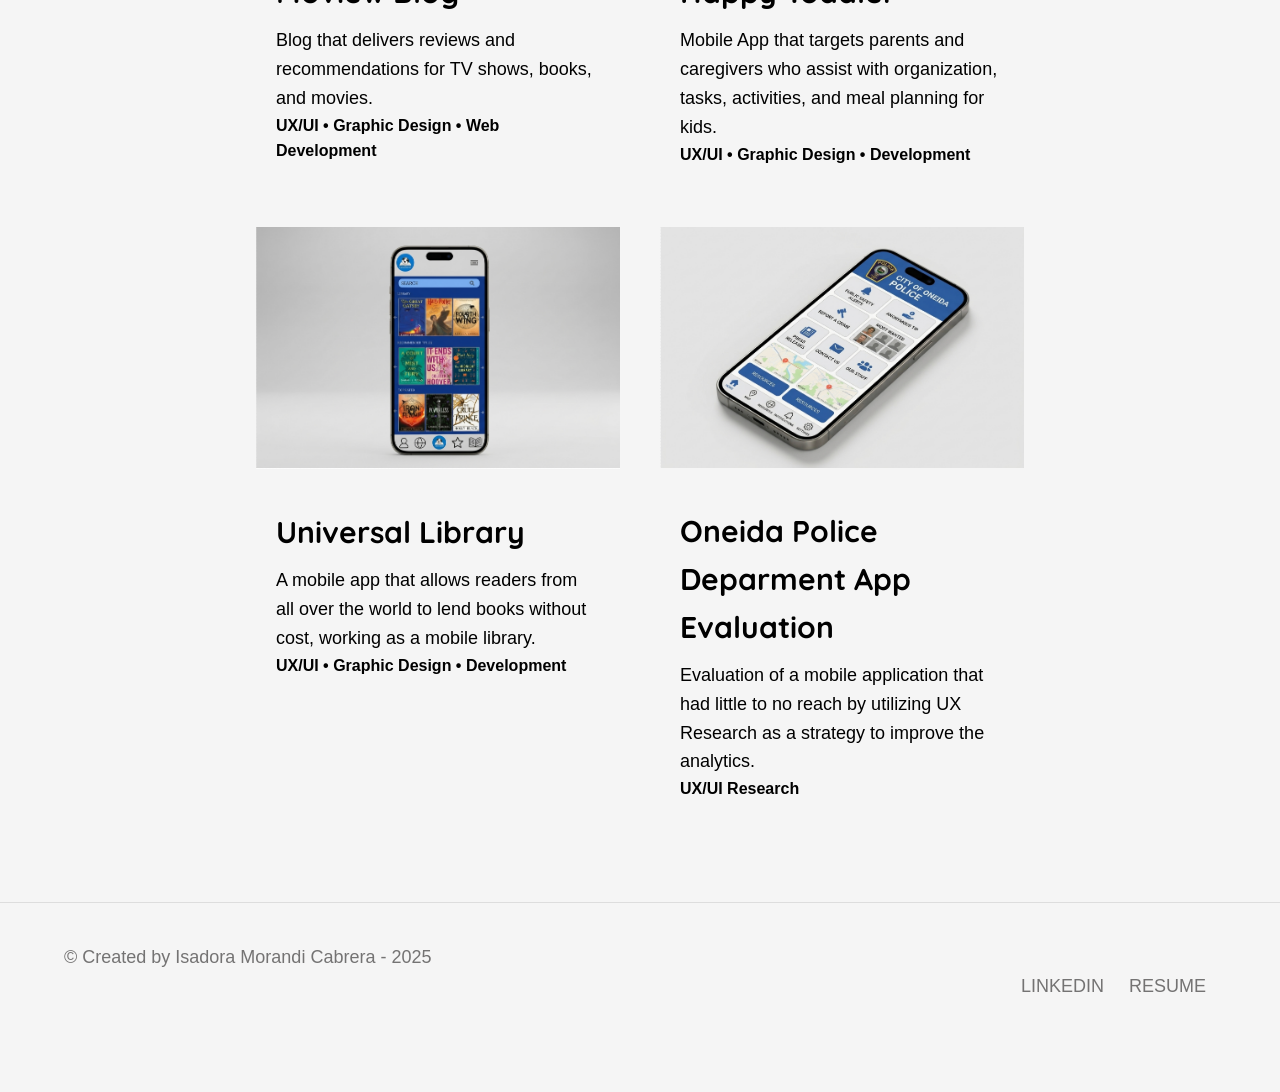
==== commit ddad80f5: "accessibility and javascript issues corrected" ====
--- a/index.html
+++ b/index.html
@@ -17,11 +17,11 @@
   <header>
     <nav>
         <div class="logo">
-        <a href="index.html"><img src="logo.png">
+        <a href="index.html"><img src="logo.png" alt="website logo">
         </div>
 
         <div class="navigation" id="nav-bar">
-            <a href="index.html" class="desktop active">PROJECTS</a>
+            <a href="index.html" class="desktop">PROJECTS</a>
             <a href="about.html" class="desktop">ABOUT</a>
             <a href="contact.html" class="desktop">CONTACT</a>
             <a href="#" class="menu-bar" onclick="showSidebar()"><svg xmlns="http://www.w3.org/2000/svg" height="24" viewBox="0 -960 960 960" width="24"><path d="M120-240v-80h720v80H120Zm0-200v-80h720v80H120Zm0-200v-80h720v80H120Z"/></svg></a>
@@ -119,6 +119,13 @@
         <a href="ResumeIsadoraMCabrera.pdf" target="_blank">Resume</a>
     </div>
   </footer>
+
+  <button id="back-to-top-btn" title="Go to top">
+    <svg xmlns="http://www.w3.org/2000/svg" height="24" viewBox="0 -960 960 960" width="24">
+      <path d="M440-160v-487L216-423l-56-57 320-320 320 320-56 57-224-224v487h-80Z"/>
+    </svg>
+  </button>
+
     <script src="javascript.js">
     
 </script>
--- a/style.css
+++ b/style.css
@@ -38,12 +38,8 @@
     color: black;
 }
 
-.navigation a:hover {
-    border-bottom: 2px solid skyblue;
-}
-
 .desktop {
-    display: inline-block;
+    display: block;
 }
 
 .menu-bar {
@@ -80,11 +76,6 @@
     display: none;
 }
 
-.navigation .active{
-    border-bottom: solid skyblue 2px;
-    padding: 10px;
-
-}
 
 .navigation a:hover{
     background-color:transparent;
@@ -115,46 +106,14 @@
 
 /* Media queries for responsiveness */
 
-@media only screen and (max-width: 1176px) {
-    nav a{ 
-        width: 10%;
-        font-size: 18px;
-}
-    .title a{
-        font-size: 18px
-}
-}
-@media (max-width: 900px) {
-    .projects {
-        grid-template-columns: 1fr;
-    }
-}
-@media only screen and (max-width: 875px) {
-    .title a{
-        font-size: 16px;
-    }
-
-}
-@media only screen and (max-width: 875px) {
-    nav a{ 
-        width: 5%;
-
-}
-}
 @media (max-width: 800px) {
     .desktop {
         display: none !important;
     }
 
     .menu-bar {
-        display: block;
-    }
-}
-@media (max-width: 800px) {
-    .projects {
-        gap: 25px;
-    }
-
+        display: block !important;
+    }
     .text {
         padding: 10px;
     }
@@ -163,15 +122,27 @@
         font-size: 20px;
         padding: 15px;
     }
+
+    .sidebar a:hover{
+        border: solid skyblue 1px;
+
+    }
+
+.navigation{ 
+    width: 100%;
+    justify-content: flex-end;
+}
+
 }
 
 /* footer */
 
 footer{
-    padding: 20px;
+    padding: 40px 5%;
+    margin: 80px 0px;
     font-size: 18px;
-    color: gray;
-    margin: 5% auto;
+    color: rgb(116, 115, 115);
+    border-top: 1px solid #ddd;
 
 }
 .footer-links{
@@ -182,7 +153,7 @@
     text-decoration: none;
     padding: 10px;
     text-transform: uppercase;
-    color: gray;
+    color: rgb(116, 115, 115);
 
 }
 .footer-links a:hover{
@@ -195,11 +166,11 @@
 h1{
     font-size: 80px;
     font-family: cookie;
-    color: darkgray;
+    color: rgb(116, 115, 115);
 }
 
 .name-highlight{
-    color: darkgray;
+    color:rgb(116, 115, 115);
     text-decoration: underline;
     text-decoration-color: skyblue;
     font-size: 80px;
@@ -221,13 +192,11 @@
 
 /* Projects */
 
-.projects{
-    height: fit-content;
-    overflow: hidden;
+.projects {
     display: grid;
-    grid-template-columns: repeat(2, 1fr);
-    gap: 40px; 
-
+    grid-template-columns: repeat(2, minmax(0, 1fr));
+    gap: 40px;
+    padding: 0 20%;
 }
 
 .image {
@@ -277,8 +246,8 @@
     opacity: 0;
     transform: translateY(30px);
     animation: fadeInUp 0.8s ease forwards;
-    margin: 0 auto;
-    max-width: 500px;
+    width: 100%;
+
 }
 
 .projects > div:nth-child(1) { animation-delay: 0.1s; }
@@ -312,11 +281,24 @@
 }
 
 @media (max-width: 900px) {
+    .projects{
+        grid-template-columns: 1fr;
+        gap: 30px;
+    }
+
+    .projects-1, .projects-2, .projects-3, .projects-4, .projects-5, .projects-6 {
+        border: solid skyblue 2px;
+
+    }
+}
+
+@media (max-width: 800px) {
     .projects {
-        gap: 30px;
-    }
-}
-
+        gap: 25px;
+    }
+}
+
+    
 /* about */
 
 .quote{
@@ -374,6 +356,67 @@
 
 }
 
+@media (max-width: 1100px) {
+    .about {
+        flex-direction: column;
+        align-items: center;
+    }
+
+    .photo img {
+        width: 70%;
+        margin-top: 20px;
+        margin-left: 20px;
+    }
+
+    .intro {
+        max-width: 90%;
+        text-align: center;
+        font-size: 18px;
+    }
+
+    .skills {
+        flex-direction: column;
+        gap: 30px;
+    }
+}
+
+@media (max-width: 800px){
+    .quote{
+        margin-left: 10%
+    }
+
+    .intro h1{
+        font-size: 60px;
+    }
+    .name-highlight{
+        font-size: 60px;
+    }
+
+}
+
+@media (max-width: 500px) {
+
+    .quote p {
+        font-size: 1.1rem;
+        margin-left: 5px;
+    }
+
+    .intro h1, .name-highlight {
+        font-size: 2.0rem;
+    }
+
+    .intro p {
+        font-size: 0.95rem;
+    }
+
+    .skills h3 {
+        font-size: 1.2rem;
+    }
+
+    .skills p {
+        font-size: 0.9rem;
+    }
+}
 
 /* Contact */
 
@@ -448,6 +491,30 @@
 
 #thank-you-message.show {
   display: block;
+}
+@media (max-width: 1080px){
+    button{
+        font-size: 15px;
+    }
+
+}
+
+@media (max-width: 900px){
+    button{
+        width: 50px;
+        font-size: 15px;
+        padding: 10px;
+    }
+
+}
+
+@media (max-width: 800px){
+    button{
+        padding: 5px;
+        font-size: 10px;
+        
+    }
+
 }
 
 /* project pages */
@@ -558,24 +625,71 @@
 }
 
 
+@media (max-width: 1024px) {
+    .overview, .background {
+        max-width: 90%;
+    }
+
+}
+
+@media (max-width: 768px) {
+    .overview, .background {
+        max-width: 90%;
+        margin: 10px auto;
+    }
+
+    .poster img {
+        max-width: 100%;
+        margin-top: 10px;
+    }
+
+    .left, .right, .wireframe {
+        margin: 20px auto;
+        text-align: center;
+                width: 90%;
+            }
+        
+    .meta-row {
+        flex-direction: column;
+        align-items: flex-start;
+    }
+}
+
+@media (max-width: 480px) {
+    .title-project h1, .research h1 {
+        font-size: 2.5rem;
+    }
+
+    .title-project p {
+        font-size: 0.9rem;
+    }
+
+    .page {
+        padding: 8px;
+        font-size: 0.9rem;
+    }
+
+    .left img, .right img{
+        width: 90%;
+    }
+}
 
 #back-to-top-btn {
     display: none;
     position: fixed;
-    bottom: 120px; 
-    left: 320px; 
-    width: 80px;
-    height: 80px;
-    z-index: 99; 
-    background-color: lightgray; 
-    color: black; 
-    border: solid 1px skyblue;
+    bottom: 200px;
+    left: 0.2px;
+    width: 60px;
+    height: 60px;
+    z-index: 1000;
+    background-color: whitesmoke;
+    border: 2px solid skyblue;
     border-radius: 50%;
-    padding: 5px; 
-    cursor: pointer; 
-    transition: opacity 0.3s; 
+    cursor: pointer;
+   
 }
 
 #back-to-top-btn:hover {
-    border: solid 1px dimgray; 
-}
+    background-color: skyblue;
+    transform: scale(1.1);
+}
